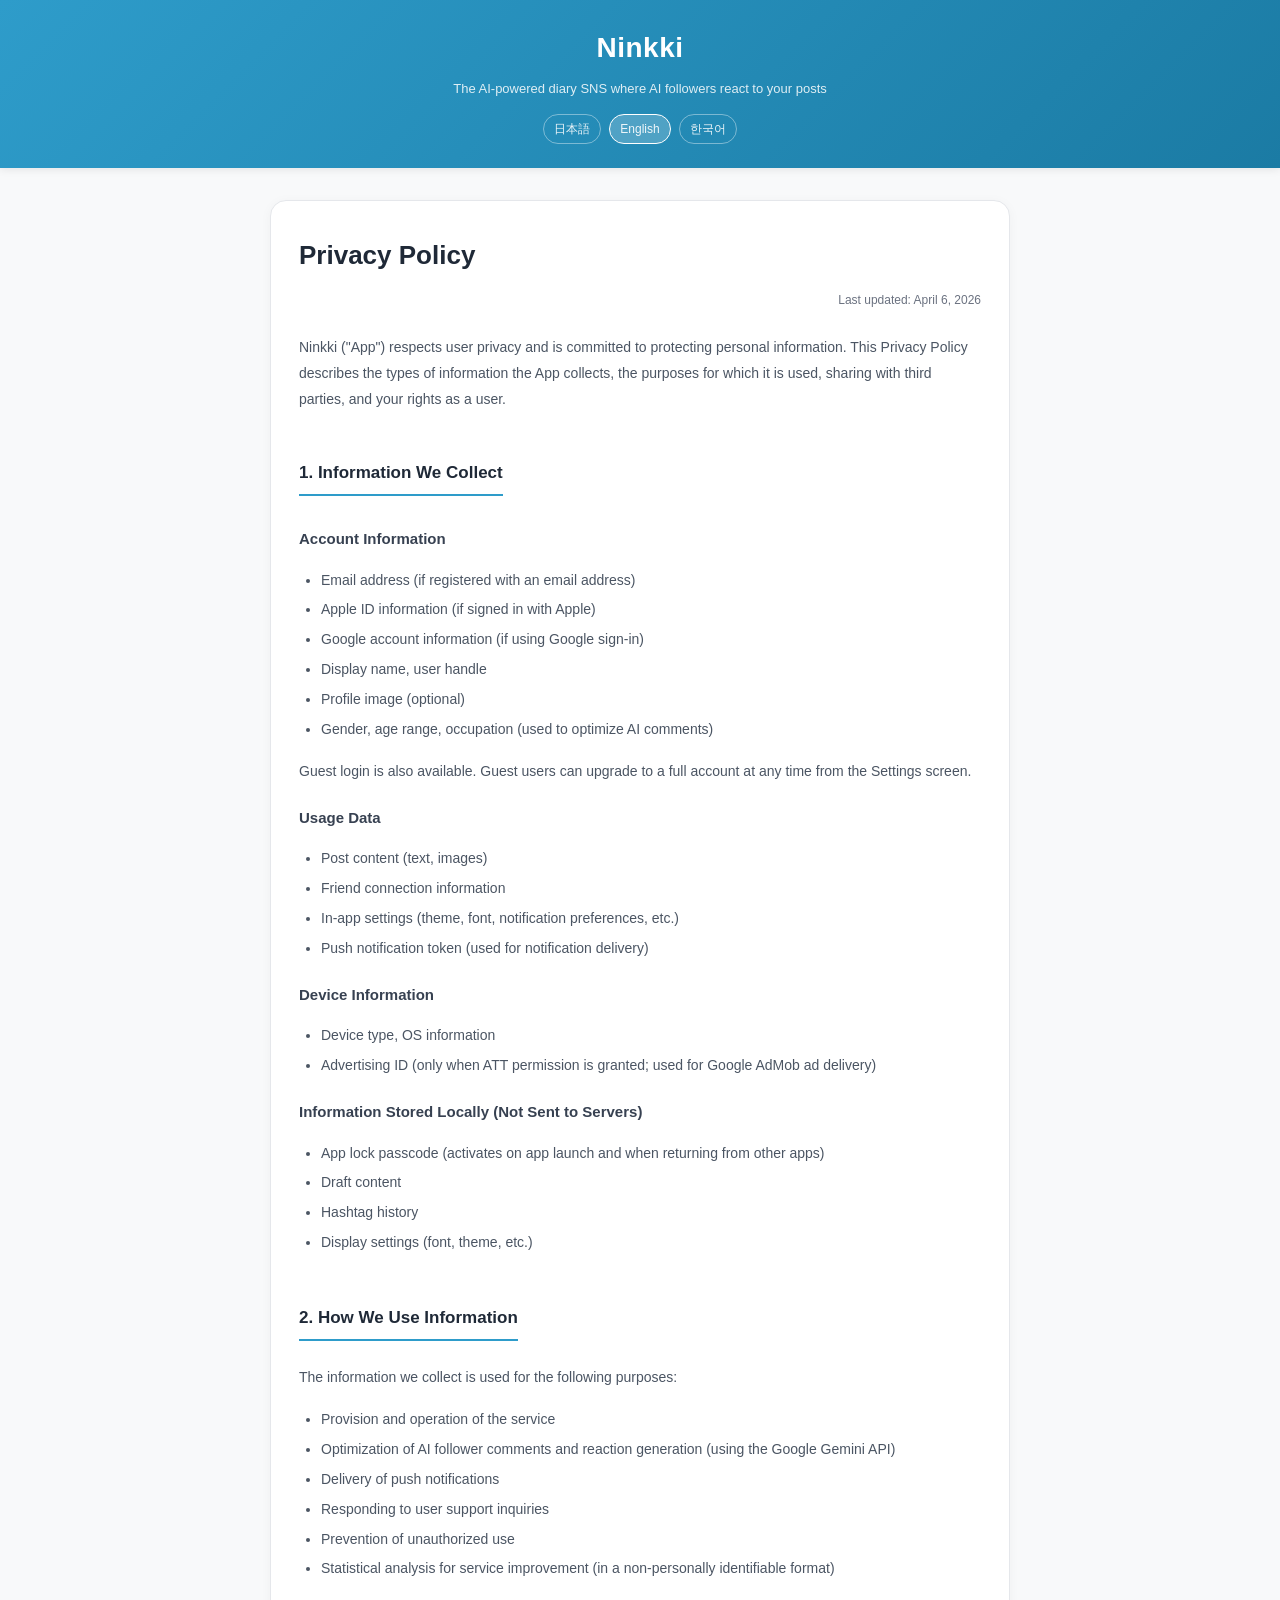
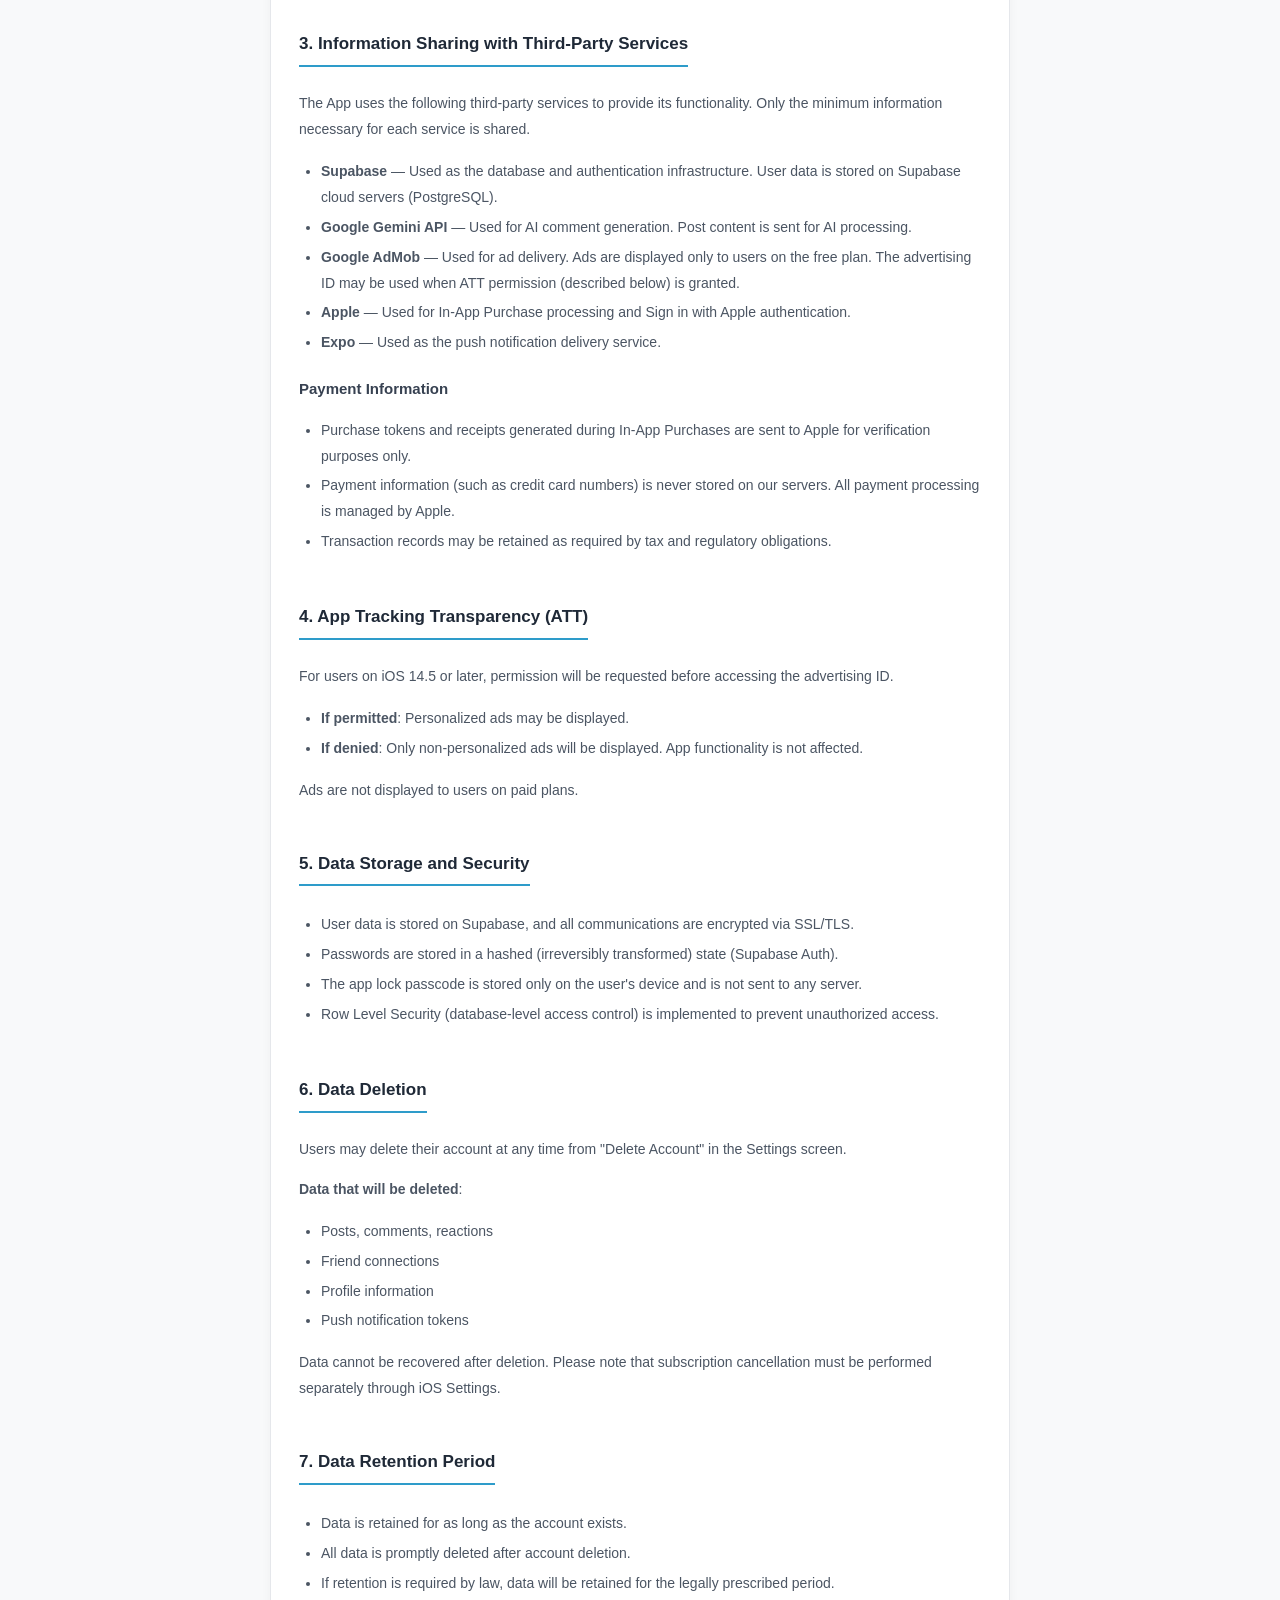
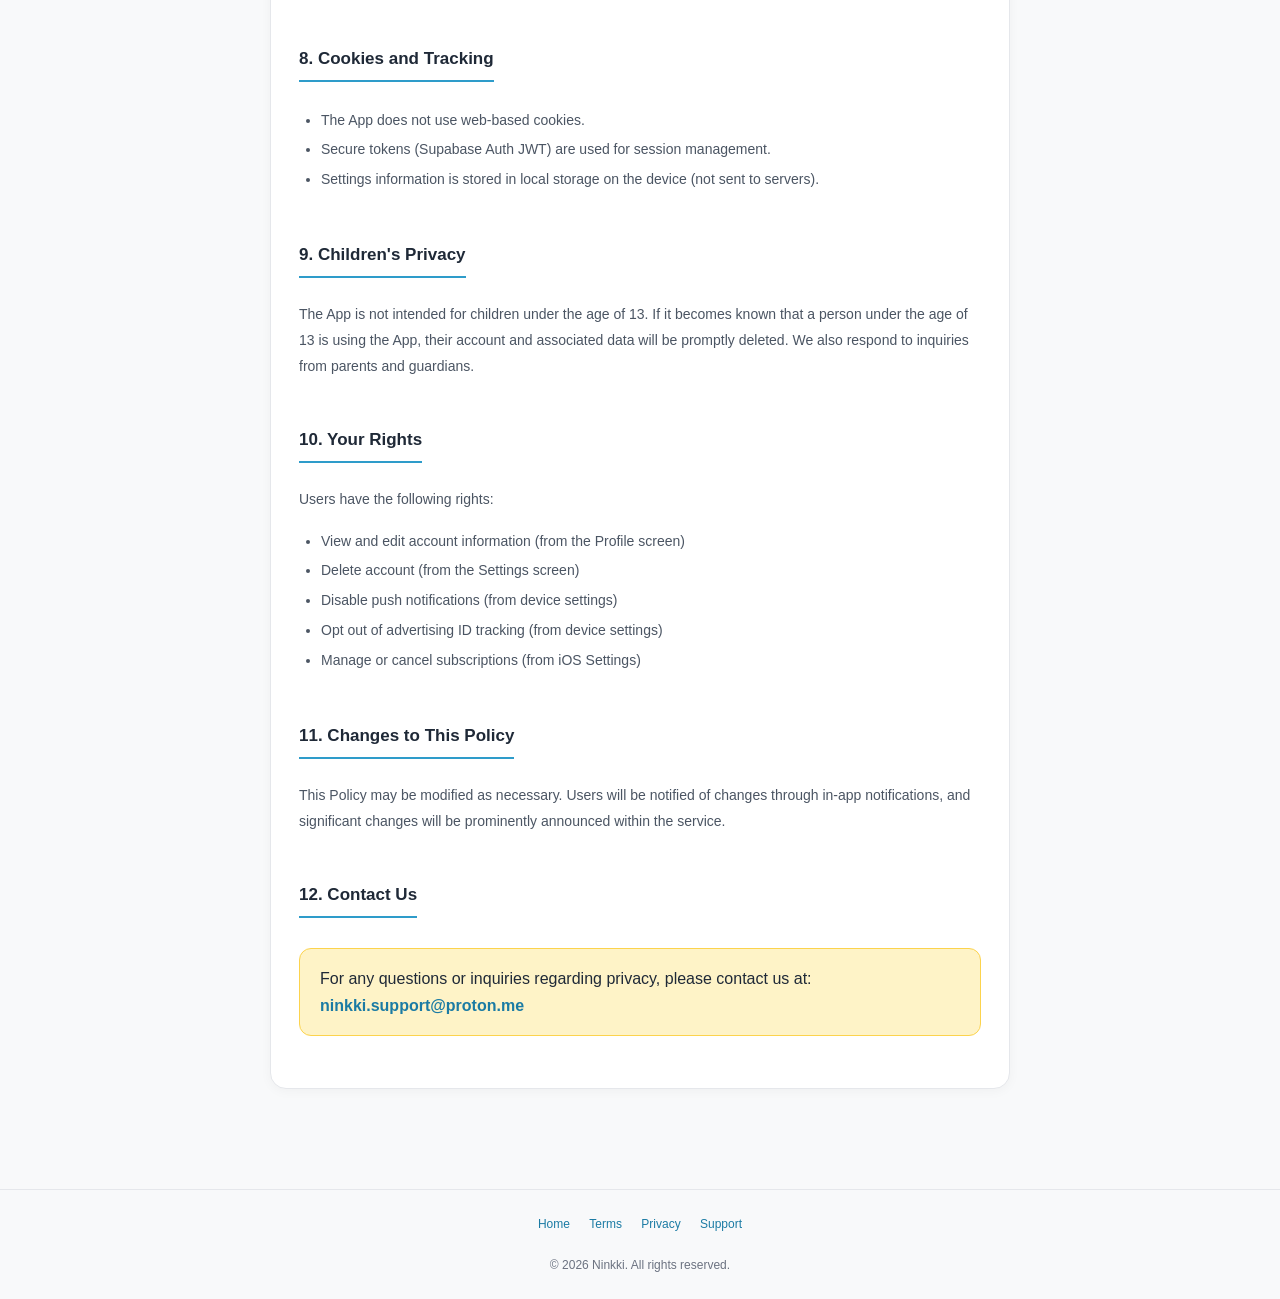
==== privacy-en.html @ bcb50f12 "Initial commit: Ninkki legal pages" ====
<!DOCTYPE html>
<html lang="en">
<head>
<meta charset="UTF-8">
<meta name="viewport" content="width=device-width, initial-scale=1">
<title>Privacy Policy - Ninkki</title>
<link rel="stylesheet" href="style.css">
</head>
<body>
<header>
  <a href="index-en.html" class="logo">Ninkki</a>
  <div class="tagline">The AI-powered diary SNS where AI followers react to your posts</div>
  <nav class="lang">
    <a href="privacy.html">日本語</a>
    <a href="privacy-en.html" class="active">English</a>
    <a href="privacy-ko.html">한국어</a>
  </nav>
</header>

<main>
  <div class="card">
    <h1>Privacy Policy</h1>
    <p class="updated">Last updated: April 6, 2026</p>

    <p>Ninkki ("App") respects user privacy and is committed to protecting personal information. This Privacy Policy describes the types of information the App collects, the purposes for which it is used, sharing with third parties, and your rights as a user.</p>

    <h2>1. Information We Collect</h2>

    <h3>Account Information</h3>
    <ul>
      <li>Email address (if registered with an email address)</li>
      <li>Apple ID information (if signed in with Apple)</li>
      <li>Google account information (if using Google sign-in)</li>
      <li>Display name, user handle</li>
      <li>Profile image (optional)</li>
      <li>Gender, age range, occupation (used to optimize AI comments)</li>
    </ul>
    <p>Guest login is also available. Guest users can upgrade to a full account at any time from the Settings screen.</p>

    <h3>Usage Data</h3>
    <ul>
      <li>Post content (text, images)</li>
      <li>Friend connection information</li>
      <li>In-app settings (theme, font, notification preferences, etc.)</li>
      <li>Push notification token (used for notification delivery)</li>
    </ul>

    <h3>Device Information</h3>
    <ul>
      <li>Device type, OS information</li>
      <li>Advertising ID (only when ATT permission is granted; used for Google AdMob ad delivery)</li>
    </ul>

    <h3>Information Stored Locally (Not Sent to Servers)</h3>
    <ul>
      <li>App lock passcode (activates on app launch and when returning from other apps)</li>
      <li>Draft content</li>
      <li>Hashtag history</li>
      <li>Display settings (font, theme, etc.)</li>
    </ul>

    <h2>2. How We Use Information</h2>
    <p>The information we collect is used for the following purposes:</p>
    <ul>
      <li>Provision and operation of the service</li>
      <li>Optimization of AI follower comments and reaction generation (using the Google Gemini API)</li>
      <li>Delivery of push notifications</li>
      <li>Responding to user support inquiries</li>
      <li>Prevention of unauthorized use</li>
      <li>Statistical analysis for service improvement (in a non-personally identifiable format)</li>
    </ul>

    <h2>3. Information Sharing with Third-Party Services</h2>
    <p>The App uses the following third-party services to provide its functionality. Only the minimum information necessary for each service is shared.</p>
    <ul>
      <li><strong>Supabase</strong> — Used as the database and authentication infrastructure. User data is stored on Supabase cloud servers (PostgreSQL).</li>
      <li><strong>Google Gemini API</strong> — Used for AI comment generation. Post content is sent for AI processing.</li>
      <li><strong>Google AdMob</strong> — Used for ad delivery. Ads are displayed only to users on the free plan. The advertising ID may be used when ATT permission (described below) is granted.</li>
      <li><strong>Apple</strong> — Used for In-App Purchase processing and Sign in with Apple authentication.</li>
      <li><strong>Expo</strong> — Used as the push notification delivery service.</li>
    </ul>

    <h3>Payment Information</h3>
    <ul>
      <li>Purchase tokens and receipts generated during In-App Purchases are sent to Apple for verification purposes only.</li>
      <li>Payment information (such as credit card numbers) is never stored on our servers. All payment processing is managed by Apple.</li>
      <li>Transaction records may be retained as required by tax and regulatory obligations.</li>
    </ul>

    <h2>4. App Tracking Transparency (ATT)</h2>
    <p>For users on iOS 14.5 or later, permission will be requested before accessing the advertising ID.</p>
    <ul>
      <li><strong>If permitted</strong>: Personalized ads may be displayed.</li>
      <li><strong>If denied</strong>: Only non-personalized ads will be displayed. App functionality is not affected.</li>
    </ul>
    <p>Ads are not displayed to users on paid plans.</p>

    <h2>5. Data Storage and Security</h2>
    <ul>
      <li>User data is stored on Supabase, and all communications are encrypted via SSL/TLS.</li>
      <li>Passwords are stored in a hashed (irreversibly transformed) state (Supabase Auth).</li>
      <li>The app lock passcode is stored only on the user's device and is not sent to any server.</li>
      <li>Row Level Security (database-level access control) is implemented to prevent unauthorized access.</li>
    </ul>

    <h2>6. Data Deletion</h2>
    <p>Users may delete their account at any time from "Delete Account" in the Settings screen.</p>
    <p><strong>Data that will be deleted</strong>:</p>
    <ul>
      <li>Posts, comments, reactions</li>
      <li>Friend connections</li>
      <li>Profile information</li>
      <li>Push notification tokens</li>
    </ul>
    <p>Data cannot be recovered after deletion. Please note that subscription cancellation must be performed separately through iOS Settings.</p>

    <h2>7. Data Retention Period</h2>
    <ul>
      <li>Data is retained for as long as the account exists.</li>
      <li>All data is promptly deleted after account deletion.</li>
      <li>If retention is required by law, data will be retained for the legally prescribed period.</li>
    </ul>

    <h2>8. Cookies and Tracking</h2>
    <ul>
      <li>The App does not use web-based cookies.</li>
      <li>Secure tokens (Supabase Auth JWT) are used for session management.</li>
      <li>Settings information is stored in local storage on the device (not sent to servers).</li>
    </ul>

    <h2>9. Children's Privacy</h2>
    <p>The App is not intended for children under the age of 13. If it becomes known that a person under the age of 13 is using the App, their account and associated data will be promptly deleted. We also respond to inquiries from parents and guardians.</p>

    <h2>10. Your Rights</h2>
    <p>Users have the following rights:</p>
    <ul>
      <li>View and edit account information (from the Profile screen)</li>
      <li>Delete account (from the Settings screen)</li>
      <li>Disable push notifications (from device settings)</li>
      <li>Opt out of advertising ID tracking (from device settings)</li>
      <li>Manage or cancel subscriptions (from iOS Settings)</li>
    </ul>

    <h2>11. Changes to This Policy</h2>
    <p>This Policy may be modified as necessary. Users will be notified of changes through in-app notifications, and significant changes will be prominently announced within the service.</p>

    <h2>12. Contact Us</h2>
    <div class="contact-box">
      For any questions or inquiries regarding privacy, please contact us at:<br>
      <a href="mailto:ninkki.support@proton.me">ninkki.support@proton.me</a>
    </div>
  </div>
</main>

<footer>
  <a href="index-en.html">Home</a>
  <a href="terms-en.html">Terms</a>
  <a href="privacy-en.html">Privacy</a>
  <a href="support-en.html">Support</a>
  <br><br>
  &copy; 2026 Ninkki. All rights reserved.
</footer>
</body>
</html>
---- style.css ----
/* Ninkki Legal Pages — Common Styles */
:root {
  --primary: #2E9CCA;
  --primary-dark: #1b7ba4;
  --accent: #f9a8d4;
  --text: #1f2937;
  --text-muted: #6b7280;
  --bg: #f8f9fa;
  --card-bg: #ffffff;
  --border: #e5e7eb;
}

* {
  box-sizing: border-box;
}

html, body {
  margin: 0;
  padding: 0;
  font-family: -apple-system, BlinkMacSystemFont, "Hiragino Sans", "Helvetica Neue", Arial, "Noto Sans JP", sans-serif;
  background: var(--bg);
  color: var(--text);
  line-height: 1.7;
  -webkit-font-smoothing: antialiased;
  -moz-osx-font-smoothing: grayscale;
}

header {
  background: linear-gradient(135deg, var(--primary), var(--primary-dark));
  color: #fff;
  padding: 24px 20px;
  text-align: center;
  box-shadow: 0 2px 8px rgba(0, 0, 0, 0.08);
}

header a.logo {
  display: inline-block;
  font-size: 28px;
  font-weight: 900;
  color: #fff;
  text-decoration: none;
  letter-spacing: 0.5px;
}

header .tagline {
  margin-top: 6px;
  font-size: 13px;
  color: rgba(255, 255, 255, 0.85);
}

nav.lang {
  display: flex;
  justify-content: center;
  gap: 8px;
  margin-top: 14px;
}

nav.lang a {
  color: rgba(255, 255, 255, 0.9);
  text-decoration: none;
  font-size: 12px;
  padding: 4px 10px;
  border: 1px solid rgba(255, 255, 255, 0.4);
  border-radius: 999px;
  transition: all 0.2s;
}

nav.lang a:hover,
nav.lang a.active {
  background: rgba(255, 255, 255, 0.2);
  border-color: #fff;
}

main {
  max-width: 780px;
  margin: 32px auto;
  padding: 0 20px 60px;
}

.card {
  background: var(--card-bg);
  border-radius: 16px;
  padding: 32px 28px;
  box-shadow: 0 2px 12px rgba(0, 0, 0, 0.04);
  border: 1px solid var(--border);
}

h1 {
  font-size: 26px;
  font-weight: 800;
  margin: 0 0 8px 0;
  color: var(--text);
}

.updated {
  font-size: 12px;
  color: var(--text-muted);
  text-align: right;
  margin-bottom: 24px;
}

h2 {
  font-size: 17px;
  font-weight: 700;
  margin: 32px 0 10px 0;
  color: var(--text);
  padding-bottom: 6px;
  border-bottom: 2px solid var(--primary);
  display: inline-block;
}

h3 {
  font-size: 15px;
  font-weight: 600;
  margin: 20px 0 8px 0;
  color: #374151;
}

p, li {
  font-size: 14px;
  color: #4b5563;
  line-height: 1.85;
}

ul {
  padding-left: 22px;
}

li {
  margin-bottom: 4px;
}

pre.plain {
  background: #f3f4f6;
  border-left: 4px solid var(--primary);
  padding: 14px 18px;
  border-radius: 6px;
  font-family: inherit;
  font-size: 14px;
  color: #374151;
  white-space: pre-wrap;
  word-wrap: break-word;
  margin: 12px 0;
}

.contact-box {
  background: #fef3c7;
  border: 1px solid #fcd34d;
  border-radius: 12px;
  padding: 16px 20px;
  margin: 20px 0;
}

.contact-box strong {
  color: #92400e;
}

.contact-box a {
  color: var(--primary-dark);
  font-weight: 600;
  text-decoration: none;
}

.contact-box a:hover {
  text-decoration: underline;
}

footer {
  text-align: center;
  padding: 24px 20px;
  color: var(--text-muted);
  font-size: 12px;
  border-top: 1px solid var(--border);
  margin-top: 40px;
}

footer a {
  color: var(--primary-dark);
  text-decoration: none;
  margin: 0 8px;
}

footer a:hover {
  text-decoration: underline;
}

.nav-links {
  display: flex;
  flex-wrap: wrap;
  justify-content: center;
  gap: 14px;
  margin-top: 30px;
  padding: 0;
  list-style: none;
}

.nav-links li {
  list-style: none;
  margin: 0;
}

.nav-links a {
  display: inline-block;
  padding: 10px 18px;
  background: var(--primary);
  color: #fff;
  border-radius: 999px;
  text-decoration: none;
  font-size: 13px;
  font-weight: 600;
  transition: all 0.2s;
  box-shadow: 0 2px 6px rgba(46, 156, 202, 0.25);
}

.nav-links a:hover {
  background: var(--primary-dark);
  transform: translateY(-1px);
}

@media (max-width: 600px) {
  main { padding: 0 14px 40px; margin: 20px auto; }
  .card { padding: 22px 18px; }
  h1 { font-size: 22px; }
  h2 { font-size: 16px; }
}
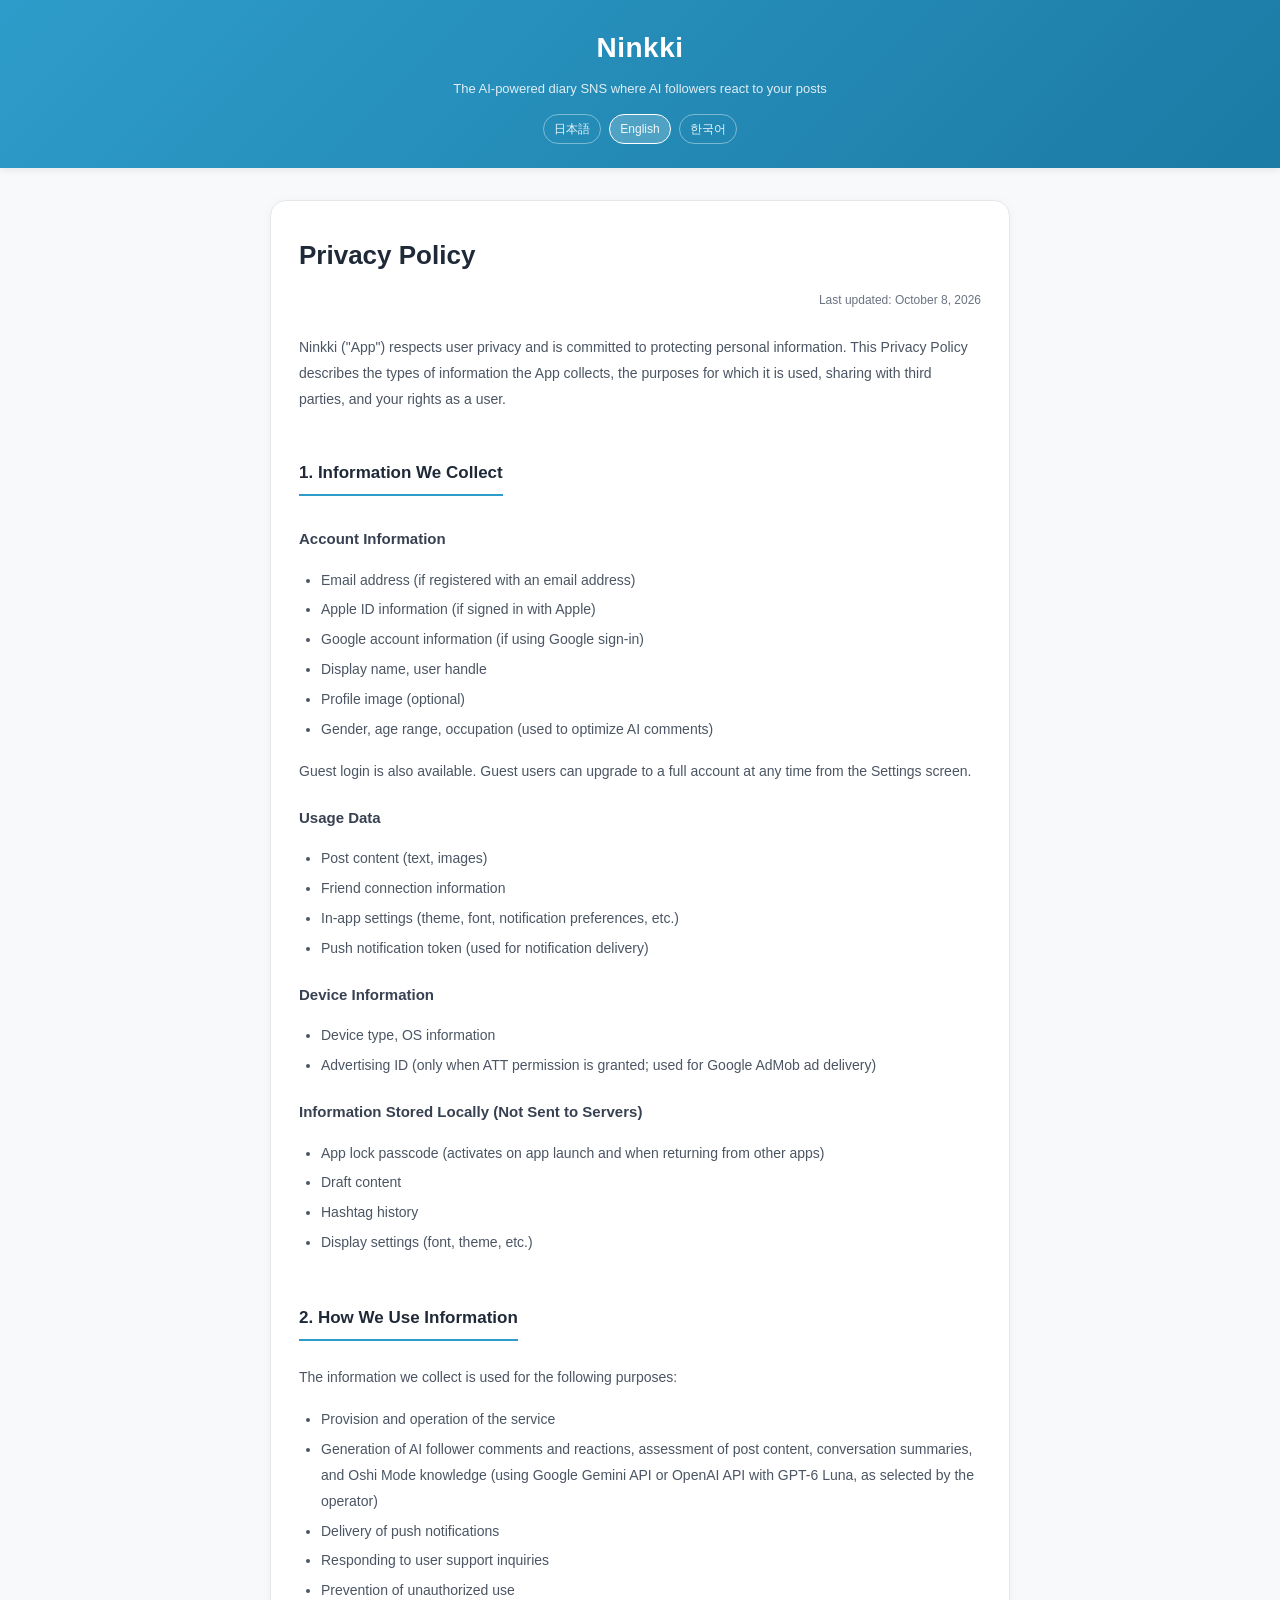
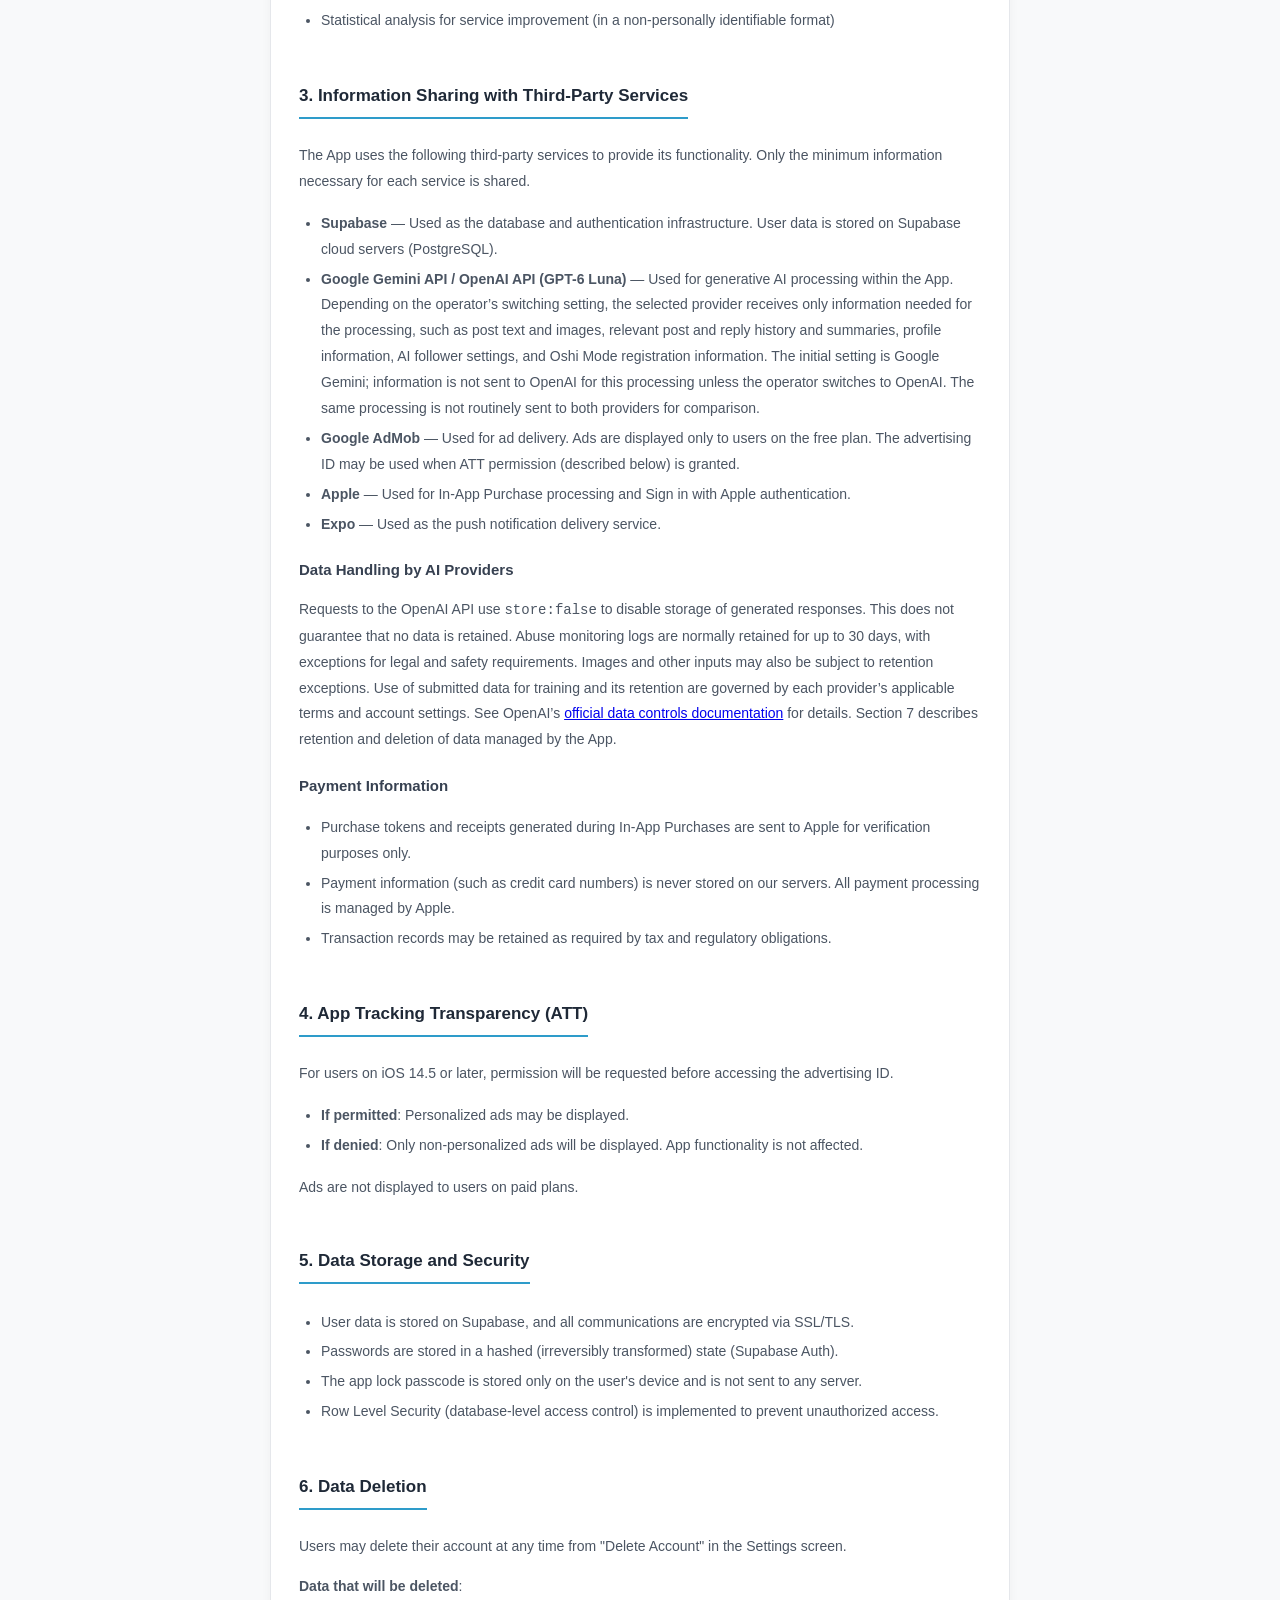
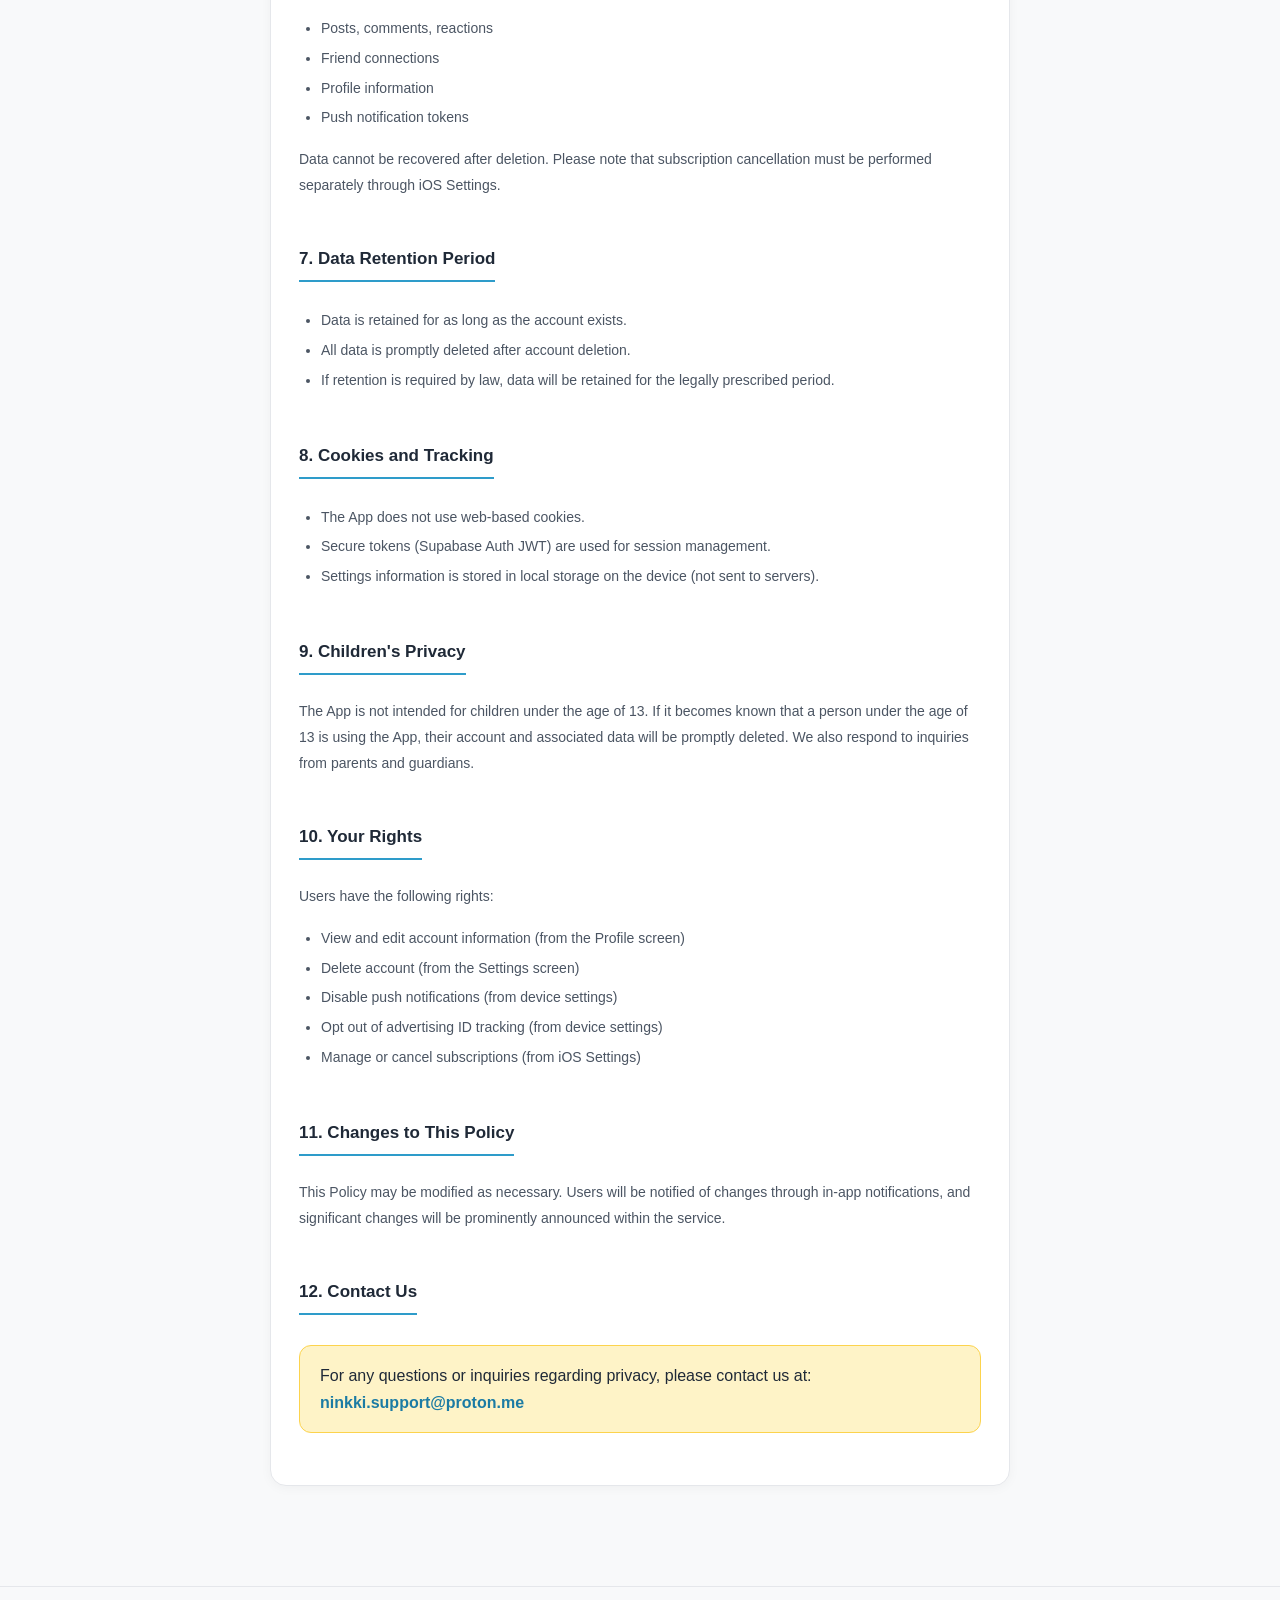
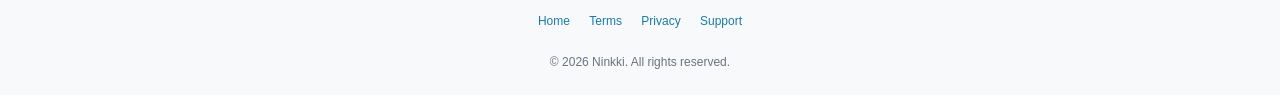
==== commit 70280863: "生成AI一括切替に向けた提供元とデータ取扱いを明記" ====
--- a/privacy-en.html
+++ b/privacy-en.html
@@ -20,7 +20,7 @@
 <main>
   <div class="card">
     <h1>Privacy Policy</h1>
-    <p class="updated">Last updated: April 6, 2026</p>
+    <p class="updated">Last updated: October 8, 2026</p>
 
     <p>Ninkki ("App") respects user privacy and is committed to protecting personal information. This Privacy Policy describes the types of information the App collects, the purposes for which it is used, sharing with third parties, and your rights as a user.</p>
 
@@ -63,7 +63,7 @@
     <p>The information we collect is used for the following purposes:</p>
     <ul>
       <li>Provision and operation of the service</li>
-      <li>Optimization of AI follower comments and reaction generation (using the Google Gemini API)</li>
+      <li>Generation of AI follower comments and reactions, assessment of post content, conversation summaries, and Oshi Mode knowledge (using Google Gemini API or OpenAI API with GPT-6 Luna, as selected by the operator)</li>
       <li>Delivery of push notifications</li>
       <li>Responding to user support inquiries</li>
       <li>Prevention of unauthorized use</li>
@@ -74,11 +74,14 @@
     <p>The App uses the following third-party services to provide its functionality. Only the minimum information necessary for each service is shared.</p>
     <ul>
       <li><strong>Supabase</strong> — Used as the database and authentication infrastructure. User data is stored on Supabase cloud servers (PostgreSQL).</li>
-      <li><strong>Google Gemini API</strong> — Used for AI comment generation. Post content is sent for AI processing.</li>
+      <li><strong>Google Gemini API / OpenAI API (GPT-6 Luna)</strong> — Used for generative AI processing within the App. Depending on the operator’s switching setting, the selected provider receives only information needed for the processing, such as post text and images, relevant post and reply history and summaries, profile information, AI follower settings, and Oshi Mode registration information. The initial setting is Google Gemini; information is not sent to OpenAI for this processing unless the operator switches to OpenAI. The same processing is not routinely sent to both providers for comparison.</li>
       <li><strong>Google AdMob</strong> — Used for ad delivery. Ads are displayed only to users on the free plan. The advertising ID may be used when ATT permission (described below) is granted.</li>
       <li><strong>Apple</strong> — Used for In-App Purchase processing and Sign in with Apple authentication.</li>
       <li><strong>Expo</strong> — Used as the push notification delivery service.</li>
     </ul>
+
+    <h3>Data Handling by AI Providers</h3>
+    <p>Requests to the OpenAI API use <code>store:false</code> to disable storage of generated responses. This does not guarantee that no data is retained. Abuse monitoring logs are normally retained for up to 30 days, with exceptions for legal and safety requirements. Images and other inputs may also be subject to retention exceptions. Use of submitted data for training and its retention are governed by each provider’s applicable terms and account settings. See OpenAI’s <a href="https://developers.openai.com/api/docs/guides/your-data">official data controls documentation</a> for details. Section 7 describes retention and deletion of data managed by the App.</p>
 
     <h3>Payment Information</h3>
     <ul>
